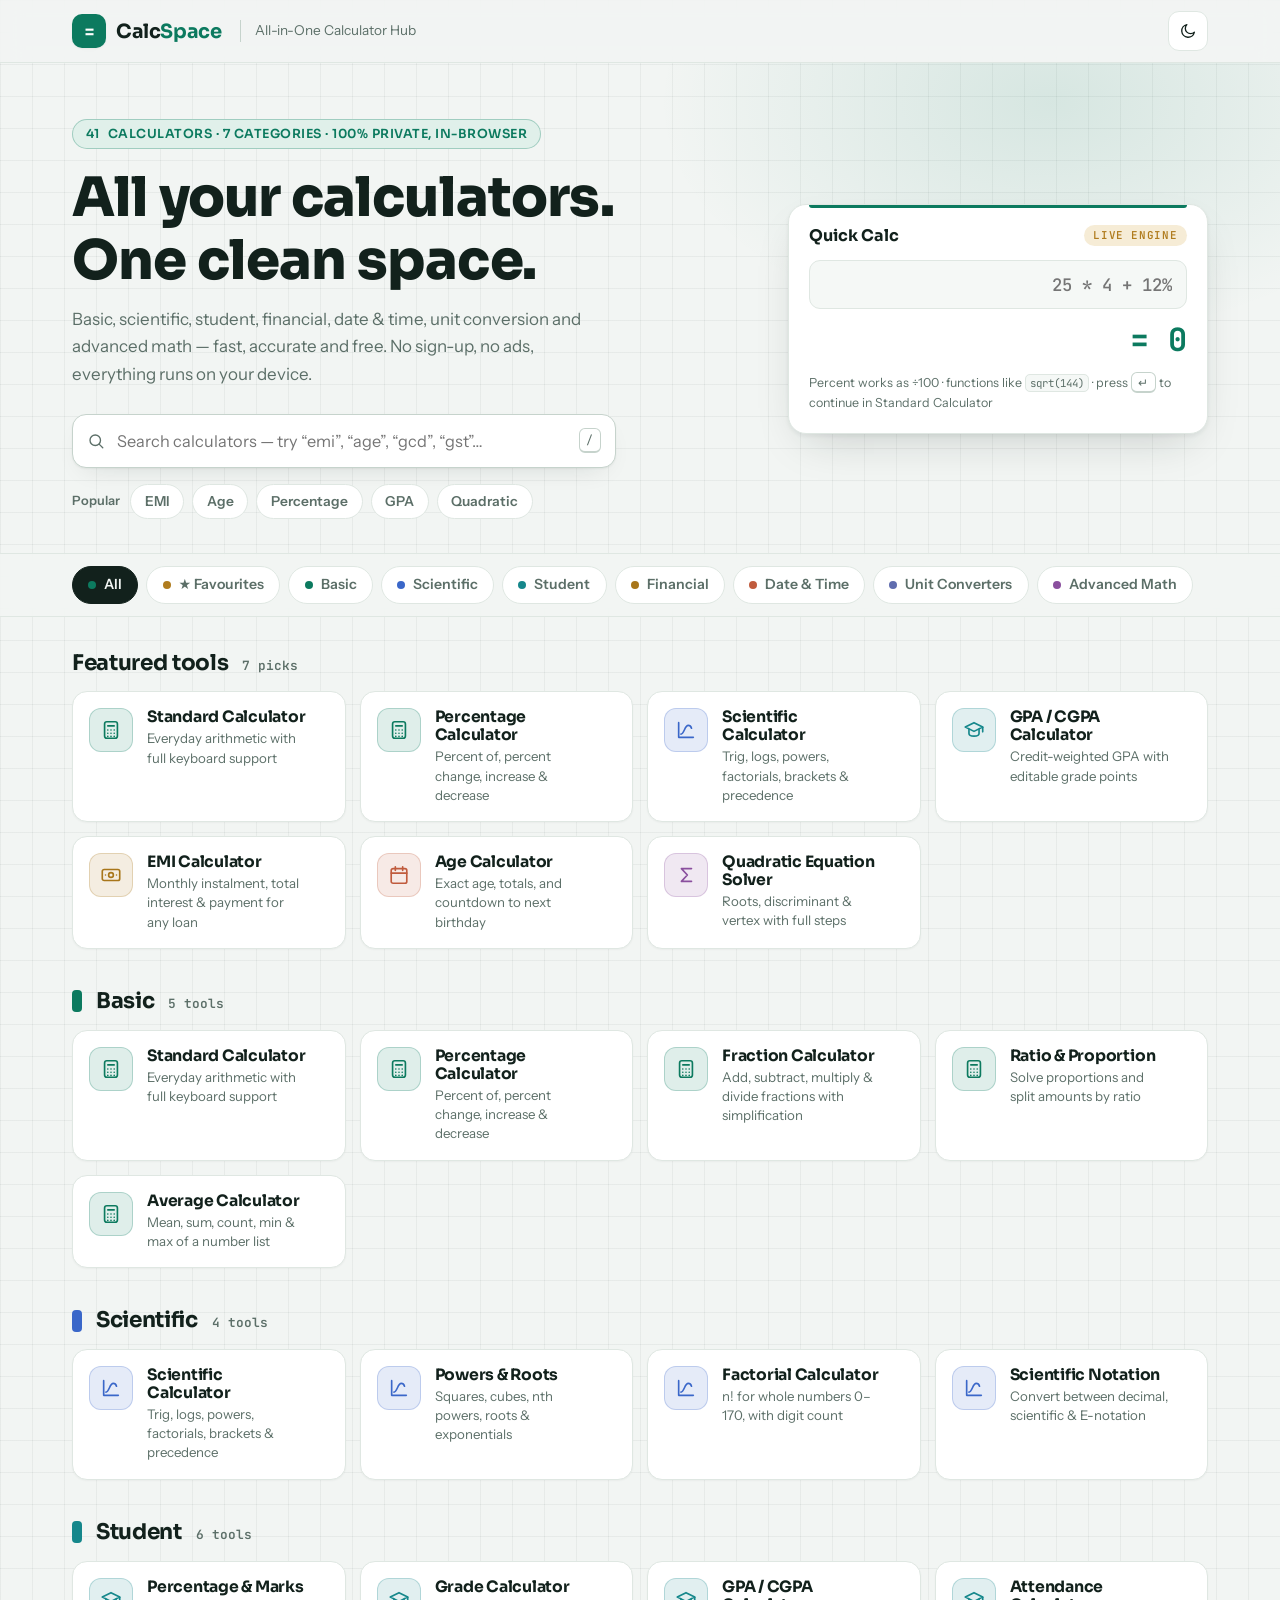
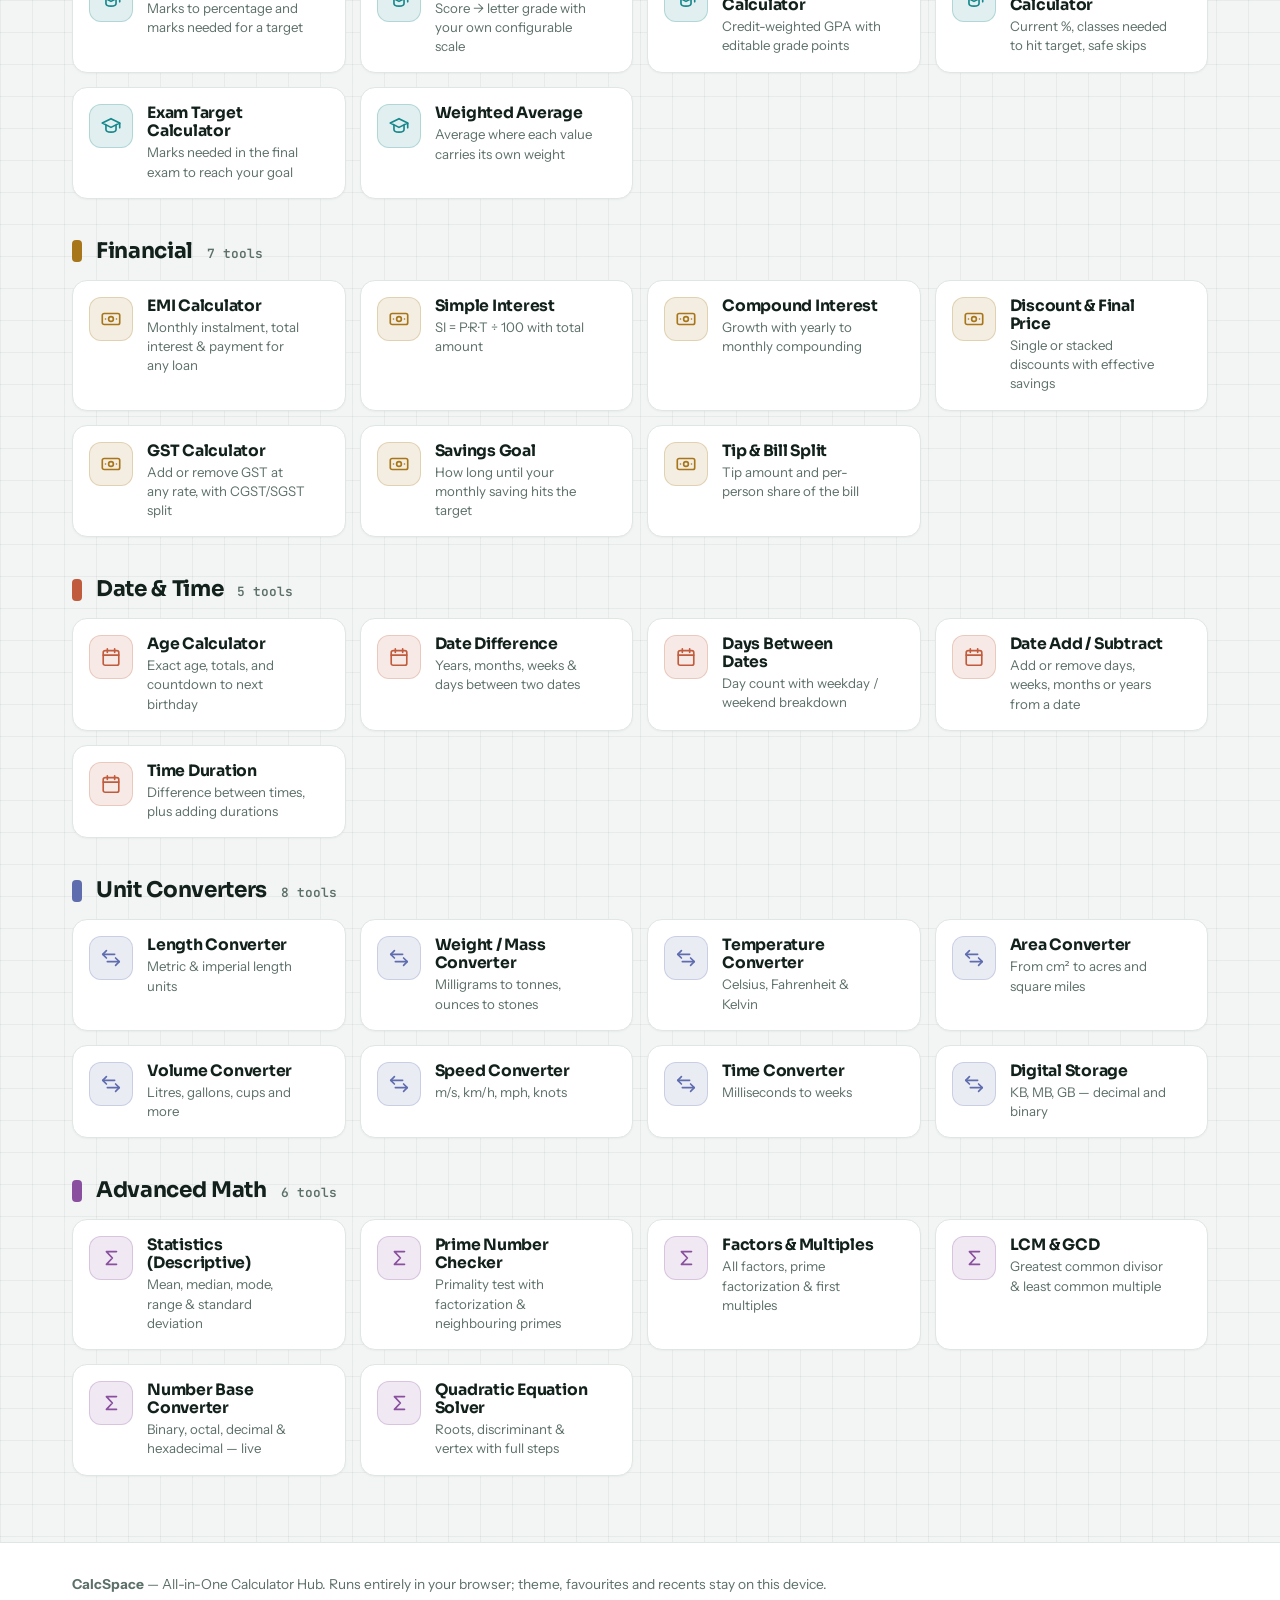
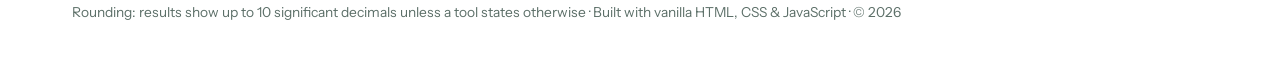
==== index.html @ fe6072b9 "Add files via upload" ====
<!DOCTYPE html>
<html lang="en" data-theme="light">
<head>
<meta charset="UTF-8">
<meta name="viewport" content="width=device-width, initial-scale=1.0">
<title>CalcSpace — All-in-One Calculator Hub</title>
<meta name="description" content="CalcSpace: 40 free calculators and converters in one clean workspace. Basic, scientific, student, financial, date & time, unit conversion and advanced math — 100% in your browser.">
<link rel="icon" href="data:image/svg+xml,%3Csvg xmlns='http://www.w3.org/2000/svg' viewBox='0 0 64 64'%3E%3Crect width='64' height='64' rx='14' fill='%230c7a5f'/%3E%3Ctext x='32' y='43' font-family='monospace' font-size='34' fill='white' text-anchor='middle'%3E=%3C/text%3E%3C/svg%3E">
<link rel="preconnect" href="https://fonts.googleapis.com">
<link rel="preconnect" href="https://fonts.gstatic.com" crossorigin>
<link href="https://fonts.googleapis.com/css2?family=Sora:wght@600;700;800&family=Instrument+Sans:wght@400;500;600;700&family=JetBrains+Mono:wght@400;500;600;700&display=swap" rel="stylesheet">
<link rel="stylesheet" href="styles.css">
  <link rel="icon" type="image/png" href="/favicon.png" />

</head>
<body>
<a class="skip" href="#main">Skip to content</a>

<!-- ======= SVG icon sprite ======= -->
<svg width="0" height="0" style="position:absolute" aria-hidden="true">
  <defs>
    <symbol id="i-basic" viewBox="0 0 24 24"><rect x="5" y="3" width="14" height="18" rx="2.5"/><path d="M8.5 7.5h7"/><path d="M8.5 12h.01M12 12h.01M15.5 12h.01M8.5 15.5h.01M12 15.5h.01M15.5 15.5h.01M8.5 19h.01M12 19h.01M15.5 19h.01"/></symbol>
    <symbol id="i-sci" viewBox="0 0 24 24"><path d="M4 4v16h16"/><path d="M6.5 16.5c3.5 0 4-9.5 8-9.5 2 0 3 1.5 3.5 3"/></symbol>
    <symbol id="i-student" viewBox="0 0 24 24"><path d="M12 4 2.5 8.8l9.5 4.7 9.5-4.7L12 4z"/><path d="M6.5 11.2v4.6c0 1.6 2.5 2.9 5.5 2.9s5.5-1.3 5.5-2.9v-4.6"/><path d="M21.5 9v5"/></symbol>
    <symbol id="i-fin" viewBox="0 0 24 24"><rect x="2.5" y="6" width="19" height="12" rx="2"/><circle cx="12" cy="12" r="2.6"/><path d="M6 12h.01M18 12h.01"/></symbol>
    <symbol id="i-date" viewBox="0 0 24 24"><rect x="3.5" y="5" width="17" height="16" rx="2"/><path d="M3.5 10h17M8 3v4M16 3v4"/></symbol>
    <symbol id="i-conv" viewBox="0 0 24 24"><path d="M7 4 3 8l4 4"/><path d="M3 8h13"/><path d="m17 12 4 4-4 4"/><path d="M21 16H8"/></symbol>
    <symbol id="i-math" viewBox="0 0 24 24"><path d="M18 5H7l6.5 7L7 19h11"/></symbol>
    <symbol id="i-star" viewBox="0 0 24 24"><path d="m12 3 2.7 5.6 6.1.8-4.5 4.3 1.2 6.1L12 16.9l-5.5 2.9 1.2-6.1L3.2 9.4l6.1-.8L12 3z"/></symbol>
    <symbol id="i-search" viewBox="0 0 24 24"><circle cx="11" cy="11" r="7"/><path d="m16.5 16.5 4.5 4.5"/></symbol>
    <symbol id="i-sun" viewBox="0 0 24 24"><circle cx="12" cy="12" r="4"/><path d="M12 2v2M12 20v2M4.9 4.9l1.4 1.4M17.7 17.7l1.4 1.4M2 12h2M20 12h2M4.9 19.1l1.4-1.4M17.7 6.3l1.4-1.4"/></symbol>
    <symbol id="i-moon" viewBox="0 0 24 24"><path d="M20.5 13.5A8.5 8.5 0 1 1 10.5 3.5a6.8 6.8 0 0 0 10 10z"/></symbol>
    <symbol id="i-back" viewBox="0 0 24 24"><path d="M11 5l-7 7 7 7"/><path d="M4 12h16"/></symbol>
    <symbol id="i-copy" viewBox="0 0 24 24"><rect x="9" y="9" width="11" height="11" rx="2"/><path d="M15 5H7a2 2 0 0 0-2 2v8"/></symbol>
    <symbol id="i-reset" viewBox="0 0 24 24"><path d="M21 12a9 9 0 1 1-2.6-6.4"/><path d="M21 3v6h-6"/></symbol>
  </defs>
</svg>

<header class="topbar">
  <div class="shell topbar-in">
    <a class="brand" href="#/" aria-label="CalcSpace home">
      <span class="brand-mark" aria-hidden="true">=</span>
      <span class="brand-name">Calc<em>Space</em></span>
    </a>
    <p class="tagline">All-in-One Calculator Hub</p>
    <div class="top-actions">
      <button id="themeBtn" class="iconbtn" type="button" aria-label="Toggle dark / light theme" title="Toggle theme">
        <svg class="ic sun"><use href="#i-sun"/></svg>
        <svg class="ic moon"><use href="#i-moon"/></svg>
      </button>
    </div>
  </div>
</header>

<main id="main">

  <!-- ================= HOME ================= -->
  <section id="view-home">
    <div class="hero">
      <div class="shell hero-grid">
        <div class="hero-copy">
          <p class="eyebrow"><span id="toolCount">40</span> calculators · 7 categories · 100% private, in-browser</p>
          <h1>All your calculators.<br>One clean space.</h1>
          <p class="lede">Basic, scientific, student, financial, date &amp; time, unit conversion and advanced math — fast, accurate and free. No sign-up, no ads, everything runs on your device.</p>
          <div class="searchbox">
            <svg class="ic" aria-hidden="true"><use href="#i-search"/></svg>
            <input id="searchInp" type="search" placeholder="Search calculators — try “emi”, “age”, “gcd”, “gst”…" autocomplete="off" aria-label="Search calculators">
            <kbd class="kbd" aria-hidden="true">/</kbd>
          </div>
          <div class="popular">
            <span class="popular-lb">Popular</span>
            <button class="pill" type="button" data-open="emi">EMI</button>
            <button class="pill" type="button" data-open="age">Age</button>
            <button class="pill" type="button" data-open="percent">Percentage</button>
            <button class="pill" type="button" data-open="gpa">GPA</button>
            <button class="pill" type="button" data-open="quadratic">Quadratic</button>
          </div>
        </div>

        <div class="hero-panel">
          <div class="qcalc">
            <div class="qcalc-top"><span class="qcalc-tt">Quick Calc</span><span class="qcalc-badge">live engine</span></div>
            <input id="quickInp" class="qcalc-in" type="text" inputmode="decimal" placeholder="25 * 4 + 12%" autocomplete="off" spellcheck="false" aria-label="Quick calculation">
            <div class="qcalc-out" id="quickOut" aria-live="polite">= 0</div>
            <p class="qcalc-hint">Percent works as ÷100 · functions like <code>sqrt(144)</code> · press <kbd class="kbd">↵</kbd> to continue in Standard Calculator</p>
          </div>
        </div>
      </div>
    </div>

    <nav class="catbar" aria-label="Calculator categories">
      <div class="shell"><div id="catbar" class="catbar-in"></div></div>
    </nav>

    <div class="shell"><div id="home-dyn"></div></div>
  </section>

  <!-- ================= CALCULATOR VIEW ================= -->
  <section id="view-calc" hidden>
    <div class="shell calc-shell">
      <div class="calc-top">
        <button id="backBtn" class="btn ghost sm" type="button"><svg class="ic"><use href="#i-back"/></svg> All calculators</button>
        <button id="calcStar" class="star big" type="button" aria-pressed="false" aria-label="Add to favourites"><svg class="ic"><use href="#i-star"/></svg></button>
      </div>
      <div class="calc-head">
        <span id="calcCat" class="cattag"></span>
        <h1 id="calcTitle" tabindex="-1"></h1>
        <p id="calcDesc" class="calc-desc"></p>
      </div>
      <div id="calcMount" class="calc-body"></div>
      <div class="related">
        <h2 id="relatedTitle">More tools</h2>
        <div id="relatedChips" class="chips"></div>
      </div>
    </div>
  </section>

</main>

<footer class="footer">
  <div class="shell footer-in">
    <p><strong>CalcSpace</strong> — All-in-One Calculator Hub. Runs entirely in your browser; theme, favourites and recents stay on this device.</p>
    <p class="dim">Rounding: results show up to 10 significant decimals unless a tool states otherwise · Built with vanilla HTML, CSS &amp; JavaScript · © 2026</p>
  </div>
</footer>

<div id="toast" class="toast" role="status" aria-live="polite"></div>
<noscript><div style="padding:2rem;text-align:center">CalcSpace needs JavaScript to run its calculators.</div></noscript>
<script src="script.js"></script>
</body>
</html>
---- styles.css ----
/* ============================================================
   CalcSpace — All-in-One Calculator Hub
   Design system: Sora (display) · Instrument Sans (body) · JetBrains Mono (digits)
   ============================================================ */

/* ---------- Tokens ---------- */
:root{
  --bg:#f2f5f3;
  --surface:#ffffff;
  --surface-2:#f5f8f6;
  --ink:#12211c;
  --muted:#5c6f68;
  --line:#dfe7e2;
  --line-strong:#c6d3cc;
  --brand:#0c7a5f;
  --brand-strong:#0a684f;
  --brand-ink:#ffffff;
  --brand-soft:#e0f0ea;
  --amber:#b07c1e;
  --amber-soft:#f6ecd6;
  --danger:#b8432f;
  --grid-line:rgba(18,33,28,.05);
  --shadow:0 1px 2px rgba(18,33,28,.05), 0 10px 28px -14px rgba(18,33,28,.16);
  --shadow-lg:0 2px 4px rgba(18,33,28,.06), 0 18px 44px -18px rgba(18,33,28,.22);
  --chev:url("data:image/svg+xml,%3Csvg xmlns='http://www.w3.org/2000/svg' width='12' height='8'%3E%3Cpath d='M1 1l5 5 5-5' fill='none' stroke='%235c6f68' stroke-width='2' stroke-linecap='round'/%3E%3C/svg%3E");
  /* category hues */
  --c-basic:#0c7a5f; --c-sci:#3a67c9; --c-student:#15878b; --c-fin:#a8761a;
  --c-date:#c05b3d; --c-conv:#5f6cae; --c-math:#8a4f9e;
}
[data-theme="dark"]{
  --bg:#0b1512;
  --surface:#101d18;
  --surface-2:#152620;
  --ink:#e7f1ec;
  --muted:#8ea39b;
  --line:#233830;
  --line-strong:#325045;
  --brand:#3ecf9a;
  --brand-strong:#5adfae;
  --brand-ink:#05241a;
  --brand-soft:#123327;
  --amber:#e0b25c;
  --amber-soft:#2b2412;
  --danger:#e4705c;
  --grid-line:rgba(231,241,236,.045);
  --shadow:0 1px 2px rgba(0,0,0,.35), 0 12px 32px -14px rgba(0,0,0,.55);
  --shadow-lg:0 2px 6px rgba(0,0,0,.4), 0 22px 50px -18px rgba(0,0,0,.65);
  --chev:url("data:image/svg+xml,%3Csvg xmlns='http://www.w3.org/2000/svg' width='12' height='8'%3E%3Cpath d='M1 1l5 5 5-5' fill='none' stroke='%238ea39b' stroke-width='2' stroke-linecap='round'/%3E%3C/svg%3E");
  --c-basic:#3ecf9a; --c-sci:#7ea4f2; --c-student:#4cc3c7; --c-fin:#e0b25c;
  --c-date:#eb8b6b; --c-conv:#98a4e6; --c-math:#c58ede;
}

/* ---------- Reset / base ---------- */
*,*::before,*::after{box-sizing:border-box}
html{scroll-behavior:smooth}
[hidden]{display:none!important}
body{
  margin:0; background:var(--bg); color:var(--ink);
  font:400 16px/1.6 "Instrument Sans", system-ui, sans-serif;
  -webkit-font-smoothing:antialiased;
  background-image:
    linear-gradient(var(--grid-line) 1px, transparent 1px),
    linear-gradient(90deg, var(--grid-line) 1px, transparent 1px);
  background-size:32px 32px;
}
h1,h2,h3{font-family:"Sora",sans-serif; line-height:1.15; margin:0; letter-spacing:-.015em}
p{margin:0}
button{font:inherit; color:inherit; cursor:pointer}
input,select{font:inherit; color:inherit}
code{font-family:"JetBrains Mono",monospace; font-size:.86em; background:var(--surface-2); border:1px solid var(--line); border-radius:5px; padding:.08em .35em}
:focus-visible{outline:2px solid var(--brand); outline-offset:2px; border-radius:4px}
.shell{max-width:1180px; margin:0 auto; padding:0 22px}
.skip{position:absolute; left:-999px; top:8px; z-index:99; background:var(--brand); color:var(--brand-ink); padding:.5rem 1rem; border-radius:8px}
.skip:focus{left:8px}
.ic{width:18px; height:18px; fill:none; stroke:currentColor; stroke-width:1.8; stroke-linecap:round; stroke-linejoin:round; flex:none}
.dim{color:var(--muted)}
.kbd{font-family:"JetBrains Mono",monospace; font-size:.72rem; border:1px solid var(--line-strong); border-bottom-width:2px; border-radius:6px; padding:.1rem .42rem; color:var(--muted); background:var(--surface)}

/* ---------- Topbar ---------- */
.topbar{position:sticky; top:0; z-index:40; background:color-mix(in srgb, var(--bg) 82%, transparent); backdrop-filter:blur(10px); border-bottom:1px solid var(--line)}
.topbar-in{display:flex; align-items:center; gap:16px; height:62px}
.brand{display:flex; align-items:center; gap:10px; text-decoration:none; color:var(--ink)}
.brand-mark{display:grid; place-items:center; width:34px; height:34px; border-radius:10px; background:var(--brand); color:var(--brand-ink); font:700 1.15rem "JetBrains Mono",monospace; box-shadow:var(--shadow)}
.brand-name{font:700 1.22rem "Sora",sans-serif; letter-spacing:-.02em}
.brand-name em{font-style:normal; color:var(--brand)}
.tagline{margin-left:2px; color:var(--muted); font-size:.85rem; border-left:1px solid var(--line-strong); padding-left:14px}
.top-actions{margin-left:auto}
.iconbtn{display:grid; place-items:center; width:40px; height:40px; border-radius:11px; border:1px solid var(--line); background:var(--surface); transition:transform .15s, border-color .15s}
.iconbtn:hover{transform:translateY(-1px); border-color:var(--brand)}
[data-theme="light"] .iconbtn .sun{display:none}
[data-theme="dark"] .iconbtn .moon{display:none}

/* ---------- Hero ---------- */
.hero{padding:56px 0 34px; position:relative; overflow:hidden}
.hero::before{content:""; position:absolute; inset:0; pointer-events:none;
  background:radial-gradient(560px 340px at 82% 8%, color-mix(in srgb, var(--brand) 12%, transparent), transparent 70%)}
.hero-grid{display:grid; grid-template-columns:1.12fr .88fr; gap:44px; align-items:center; position:relative}
.eyebrow{display:inline-flex; align-items:center; gap:8px; font:600 .78rem "Sora",sans-serif; letter-spacing:.04em; text-transform:uppercase; color:var(--brand); background:var(--brand-soft); border:1px solid color-mix(in srgb, var(--brand) 30%, transparent); padding:.38rem .8rem; border-radius:99px}
.hero h1{font-size:clamp(2.1rem, 4.6vw, 3.4rem); font-weight:800; margin:18px 0 14px}
.lede{color:var(--muted); font-size:1.06rem; max-width:34rem}
.searchbox{display:flex; align-items:center; gap:10px; margin:26px 0 16px; background:var(--surface); border:1.5px solid var(--line-strong); border-radius:14px; padding:0 14px; height:54px; box-shadow:var(--shadow); transition:border-color .15s, box-shadow .15s; max-width:34rem}
.searchbox:focus-within{border-color:var(--brand); box-shadow:0 0 0 4px color-mix(in srgb, var(--brand) 16%, transparent)}
.searchbox .ic{color:var(--muted)}
.searchbox input{flex:1; border:0; background:transparent; font-size:1.02rem; height:100%; min-width:0}
.searchbox input:focus{outline:none}
.popular{display:flex; flex-wrap:wrap; align-items:center; gap:8px}
.popular-lb{font-size:.8rem; color:var(--muted); font-weight:600; margin-right:2px}
.pill{border:1px solid var(--line); background:var(--surface); border-radius:99px; padding:.34rem .85rem; font-size:.86rem; font-weight:600; color:var(--muted); transition:.15s}
.pill:hover{border-color:var(--brand); color:var(--brand); transform:translateY(-1px)}

/* Quick calc panel */
.hero-panel{display:flex; justify-content:flex-end}
.qcalc{width:100%; max-width:420px; background:var(--surface); border:1px solid var(--line); border-radius:18px; box-shadow:var(--shadow-lg); padding:20px; position:relative}
.qcalc::before{content:""; position:absolute; top:0; left:20px; right:20px; height:3px; border-radius:0 0 6px 6px; background:var(--brand)}
.qcalc-top{display:flex; align-items:center; justify-content:space-between; margin-bottom:14px}
.qcalc-tt{font:700 1rem "Sora",sans-serif}
.qcalc-badge{font:600 .68rem "JetBrains Mono",monospace; letter-spacing:.06em; text-transform:uppercase; color:var(--amber); background:var(--amber-soft); border-radius:99px; padding:.22rem .6rem}
.qcalc-in{width:100%; border:1px solid var(--line); background:var(--surface-2); border-radius:11px; padding:12px 14px; font:500 1.08rem "JetBrains Mono",monospace; text-align:right}
.qcalc-in:focus{outline:2px solid var(--brand); outline-offset:1px}
.qcalc-out{margin-top:12px; font:700 2rem/1.2 "JetBrains Mono",monospace; text-align:right; color:var(--brand); min-height:2.5rem; overflow-wrap:anywhere}
.qcalc-out.bad{color:var(--danger); font-size:1rem; font-weight:600; padding-top:.6rem}
.qcalc-hint{margin-top:12px; font-size:.78rem; color:var(--muted)}

/* ---------- Category bar ---------- */
.catbar{position:sticky; top:62px; z-index:30; background:color-mix(in srgb, var(--bg) 88%, transparent); backdrop-filter:blur(8px); border-block:1px solid var(--line)}
.catbar-in{display:flex; gap:8px; padding:12px 0; overflow-x:auto; scrollbar-width:none}
.catbar-in::-webkit-scrollbar{display:none}
.catchip{display:inline-flex; align-items:center; gap:8px; white-space:nowrap; border:1px solid var(--line); background:var(--surface); border-radius:99px; padding:.42rem .95rem; font-size:.88rem; font-weight:600; color:var(--muted); transition:.15s}
.catchip .dot{width:8px; height:8px; border-radius:50%; background:var(--cc, var(--brand))}
.catchip:hover{border-color:var(--cc, var(--brand)); color:var(--ink)}
.catchip.on{background:var(--ink); color:var(--bg); border-color:var(--ink)}
.catchip.on .dot{background:var(--cc, var(--brand))}

/* ---------- Home dynamic sections ---------- */
.home-section{padding:34px 0 6px}
.hs-head{display:flex; align-items:baseline; gap:14px; margin-bottom:16px}
.hs-head h2{font-size:1.35rem; font-weight:700}
.hs-count{font:600 .8rem "JetBrains Mono",monospace; color:var(--muted)}
.hs-catmark{width:10px; height:22px; border-radius:4px; background:var(--cc, var(--brand)); flex:none; align-self:center}
.grid{display:grid; grid-template-columns:repeat(auto-fill, minmax(255px, 1fr)); gap:14px}

/* Cards */
.card{position:relative; display:flex; gap:14px; align-items:flex-start; background:var(--surface); border:1px solid var(--line); border-radius:15px; padding:16px; cursor:pointer; box-shadow:0 1px 2px rgba(18,33,28,.04); transition:transform .16s, box-shadow .16s, border-color .16s}
.card:hover{transform:translateY(-3px); box-shadow:var(--shadow); border-color:color-mix(in srgb, var(--cc, var(--brand)) 45%, var(--line))}
.card:active{transform:translateY(-1px) scale(.995)}
.card:focus-visible{outline:2px solid var(--brand); outline-offset:3px}
.card-ic{display:grid; place-items:center; width:44px; height:44px; border-radius:12px; flex:none; color:var(--cc, var(--brand)); background:color-mix(in srgb, var(--cc, var(--brand)) 13%, var(--surface)); border:1px solid color-mix(in srgb, var(--cc, var(--brand)) 24%, transparent)}
.card-ic .ic{width:22px; height:22px}
.card-bd{min-width:0; padding-right:22px}
.card-bd h3{font-size:.98rem; font-weight:700; margin-bottom:3px}
.card-bd p{font-size:.83rem; color:var(--muted); line-height:1.45}
.star{position:absolute; top:10px; right:10px; width:32px; height:32px; display:grid; place-items:center; border:0; background:transparent; border-radius:9px; color:var(--line-strong); opacity:0; transition:.15s}
.card:hover .star, .star:focus-visible, .star.active{opacity:1}
.star:hover{color:var(--amber); background:var(--amber-soft)}
.star.active{color:var(--amber)}
.star.active .ic{fill:var(--amber)}
.star.big{position:static; width:42px; height:42px; border:1px solid var(--line); background:var(--surface); border-radius:12px; opacity:1}
@media (hover:none){.star{opacity:1}}

/* Recently used chips */
.recent-row{display:flex; flex-wrap:wrap; gap:8px}
.recent-chip{display:inline-flex; align-items:center; gap:8px; border:1px solid var(--line); background:var(--surface); border-radius:11px; padding:.5rem .9rem; font-size:.88rem; font-weight:600; transition:.15s}
.recent-chip:hover{border-color:var(--cc, var(--brand)); transform:translateY(-1px)}
.recent-chip .dot{width:8px; height:8px; border-radius:50%; background:var(--cc, var(--brand))}

/* Empty state */
.empty{border:1.5px dashed var(--line-strong); border-radius:16px; padding:52px 24px; text-align:center; background:var(--surface)}
.empty .glyph{font:700 2.4rem "JetBrains Mono",monospace; color:var(--line-strong)}
.empty h3{margin:10px 0 6px}
.empty p{color:var(--muted); margin-bottom:18px}
.empty .chips{justify-content:center}
.chips{display:flex; flex-wrap:wrap; gap:8px}

/* ---------- Calculator view ---------- */
.calc-shell{max-width:820px; padding-top:26px; padding-bottom:60px}
.calc-top{display:flex; justify-content:space-between; align-items:center; margin-bottom:18px}
.cattag{display:inline-flex; align-items:center; gap:8px; font:600 .74rem "Sora",sans-serif; letter-spacing:.05em; text-transform:uppercase; color:var(--cc, var(--brand)); background:color-mix(in srgb, var(--cc, var(--brand)) 12%, var(--surface)); border:1px solid color-mix(in srgb, var(--cc, var(--brand)) 28%, transparent); padding:.32rem .75rem; border-radius:99px; margin-bottom:12px}
.calc-head h1{font-size:clamp(1.6rem, 3.4vw, 2.3rem); font-weight:800}
.calc-desc{color:var(--muted); margin-top:8px; max-width:44rem}
.calc-body{margin-top:26px; background:var(--surface); border:1px solid var(--line); border-radius:18px; box-shadow:var(--shadow); padding:clamp(18px, 3.4vw, 30px)}
.related{margin-top:34px}
.related h2{font-size:1.02rem; margin-bottom:12px; color:var(--muted)}

/* ---------- Buttons ---------- */
.btn{display:inline-flex; align-items:center; justify-content:center; gap:8px; border-radius:11px; border:1px solid transparent; font-weight:600; padding:.66rem 1.25rem; font-size:.94rem; transition:transform .14s, box-shadow .14s, background .14s, border-color .14s}
.btn:active{transform:translateY(1px) scale(.99)}
.btn.primary{background:var(--brand); color:var(--brand-ink); box-shadow:0 6px 16px -8px color-mix(in srgb, var(--brand) 70%, transparent)}
.btn.primary:hover{background:var(--brand-strong); transform:translateY(-1px)}
.btn.ghost{background:var(--surface); border-color:var(--line-strong); color:var(--ink)}
.btn.ghost:hover{border-color:var(--brand); color:var(--brand); transform:translateY(-1px)}
.btn.sm{padding:.44rem .85rem; font-size:.86rem; border-radius:9px}
.btn.tiny{padding:.26rem .6rem; font-size:.76rem; border-radius:8px}
.btn:disabled{opacity:.5; cursor:not-allowed; transform:none}

/* ---------- Fields / forms ---------- */
.fgrid{display:grid; grid-template-columns:1fr 1fr; gap:14px 16px}
.fgrid.g3{grid-template-columns:repeat(3,1fr)}
.field{display:flex; flex-direction:column; gap:6px; min-width:0}
.field>label{font:600 .82rem "Sora",sans-serif; color:var(--muted); letter-spacing:.01em}
.inwrap{position:relative; display:flex; align-items:center}
.inwrap input, .inwrap select{width:100%; height:44px; border:1.5px solid var(--line); background:var(--surface-2); border-radius:11px; padding:0 13px; font-size:.98rem; transition:border-color .14s, box-shadow .14s}
.inwrap input:focus, .inwrap select:focus{outline:none; border-color:var(--brand); box-shadow:0 0 0 3.5px color-mix(in srgb, var(--brand) 15%, transparent); background:var(--surface)}
.inwrap input[type="number"]{font-family:"JetBrains Mono",monospace; font-size:.94rem}
.inwrap select{appearance:none; background-image:var(--chev); background-repeat:no-repeat; background-position:right 13px center; padding-right:34px}
.insuffix{position:absolute; right:13px; color:var(--muted); font:600 .82rem "JetBrains Mono",monospace; pointer-events:none}
.inwrap:has(.insuffix) input{padding-right:48px}
.inwrap input[type="date"], .inwrap input[type="time"]{font-family:"JetBrains Mono",monospace; font-size:.9rem}
.checkline{display:flex; align-items:center; gap:9px; font-size:.9rem; color:var(--muted); margin-top:2px; user-select:none}
.checkline input{width:17px; height:17px; accent-color:var(--brand)}

/* Segmented control */
.seg{display:inline-flex; border:1px solid var(--line); background:var(--surface-2); border-radius:11px; padding:3px; gap:3px}
.seg-b{border:0; background:transparent; border-radius:8px; padding:.4rem .9rem; font-size:.85rem; font-weight:600; color:var(--muted)}
.seg-b.on{background:var(--surface); color:var(--brand); box-shadow:var(--shadow)}

/* Actions + notes */
.actions{display:flex; gap:10px; margin-top:20px; flex-wrap:wrap}
.note{margin-top:18px; font-size:.84rem; color:var(--muted); border-left:3px solid var(--brand-soft); border-radius:2px; padding:8px 12px; background:color-mix(in srgb, var(--brand-soft) 45%, transparent); line-height:1.6}

/* ---------- Result box ---------- */
.outbox{margin-top:20px; border:1px solid var(--line); border-left:4px solid var(--brand); border-radius:13px; background:color-mix(in srgb, var(--brand-soft) 38%, var(--surface)); overflow:hidden}
.outbox:not(.on){display:none}
.outbox.err{border-left-color:var(--danger); background:color-mix(in srgb, var(--danger) 7%, var(--surface))}
.ob-head{display:flex; align-items:center; justify-content:space-between; padding:10px 16px; border-bottom:1px dashed var(--line)}
.ob-title{font:700 .78rem "Sora",sans-serif; letter-spacing:.07em; text-transform:uppercase; color:var(--muted)}
.ob-body{padding:14px 16px 16px}
.ob-row{display:flex; align-items:baseline; gap:10px; padding:.34rem 0}
.ob-k{font-size:.9rem; color:var(--muted); font-weight:500}
.ob-dots{flex:1; border-bottom:2px dotted var(--line-strong); transform:translateY(-4px); min-width:16px}
.ob-v{font:600 1.02rem "JetBrains Mono",monospace; text-align:right; overflow-wrap:anywhere}
.ob-row.lead .ob-v{font-size:1.4rem; color:var(--brand)}
.ob-row.good .ob-v{color:var(--brand)}
.ob-row.bad .ob-v{color:var(--danger)}
.ob-step{font:500 .86rem "JetBrains Mono",monospace; color:var(--muted); padding:.22rem 0}
.ob-step::before{content:"› "; color:var(--brand)}
.ob-err{color:var(--danger); font-weight:600; font-size:.94rem}

/* Split bar (EMI) */
.splitbar{display:flex; height:10px; border-radius:99px; overflow:hidden; margin:16px 0 8px; border:1px solid var(--line)}
.sb-p{background:var(--brand)} .sb-i{background:var(--amber)}
.splitbar-legend{display:flex; gap:18px; font-size:.78rem; color:var(--muted)}
.splitbar-legend i{display:inline-block; width:9px; height:9px; border-radius:3px; margin-right:6px}

/* ---------- Keypads ---------- */
.calcwrap{max-width:460px; margin:0 auto}
.sc-display{background:var(--surface-2); border:1px solid var(--line); border-radius:14px; padding:14px 18px; text-align:right; margin-bottom:14px}
.sc-expr{min-height:1.4rem; font:500 .95rem "JetBrains Mono",monospace; color:var(--muted); overflow-wrap:anywhere}
.sc-main{font:700 2.1rem/1.25 "JetBrains Mono",monospace; overflow-wrap:anywhere; min-height:2.6rem}
.sc-main.err{color:var(--danger); font-size:1.15rem; padding-top:.5rem}
.sci-input{width:100%; background:transparent; border:0; text-align:right; font:600 1.45rem "JetBrains Mono",monospace; color:var(--ink); padding:2px 0}
.sci-input:focus{outline:none}
.sc-prev{min-height:1.3rem; font:500 .92rem "JetBrains Mono",monospace; color:var(--brand); overflow-wrap:anywhere}
.sc-toprow{display:flex; justify-content:space-between; align-items:center; margin-bottom:12px}
.keys{display:grid; gap:8px}
.k4{grid-template-columns:repeat(4,1fr)}
.k5{grid-template-columns:repeat(5,1fr)}
.key{height:52px; border-radius:12px; border:1px solid var(--line); background:var(--surface); font:600 1.06rem "JetBrains Mono",monospace; transition:transform .06s, background .14s, border-color .14s; user-select:none}
.key:hover{border-color:var(--line-strong); background:var(--surface-2)}
.key:active{transform:scale(.96)}
.key.fn{background:var(--surface-2); color:var(--muted); font-size:.92rem}
.key.op{background:var(--brand-soft); color:var(--brand); border-color:color-mix(in srgb, var(--brand) 25%, var(--line))}
.key.eq{grid-column:1/-1; height:56px; background:var(--brand); color:var(--brand-ink); border-color:var(--brand); font-size:1.2rem}
.key.eq:hover{background:var(--brand-strong)}
.sc-hist{margin-top:14px; display:flex; flex-direction:column; gap:4px}
.sc-hist:empty{display:none}
.sc-hist-t{font:600 .7rem "Sora",sans-serif; letter-spacing:.08em; text-transform:uppercase; color:var(--muted); margin-bottom:2px}
.hist-b{display:flex; justify-content:space-between; gap:10px; border:0; background:transparent; border-radius:8px; padding:.3rem .5rem; font:500 .84rem "JetBrains Mono",monospace; color:var(--muted); text-align:right}
.hist-b:hover{background:var(--surface-2); color:var(--brand)}

/* ---------- Row editors (GPA, grades, weighted…) ---------- */
.rowed{border:1px solid var(--line); border-radius:13px; padding:14px; background:var(--surface-2)}
.rowed-head, .rowed-row{display:grid; gap:10px; align-items:center}
.rowed-head{font:600 .74rem "Sora",sans-serif; text-transform:uppercase; letter-spacing:.05em; color:var(--muted); padding:0 6px 8px}
.rowed-row{padding:4px 0}
.rowed-row input{width:100%; height:40px; border:1.5px solid var(--line); border-radius:9px; background:var(--surface); padding:0 11px; font:500 .92rem "JetBrains Mono",monospace}
.rowed-row input:focus{outline:none; border-color:var(--brand)}
.rowdel{width:32px; height:32px; border-radius:8px; border:1px solid var(--line); background:var(--surface); color:var(--muted); font-size:1rem; line-height:1}
.rowdel:hover{color:var(--danger); border-color:var(--danger)}
.rowed .btn{margin-top:12px}

/* Converter */
.conv-result{display:flex; align-items:baseline; gap:12px; flex-wrap:wrap; margin-top:20px; padding:16px; border-radius:13px; background:var(--brand-soft); border:1px solid color-mix(in srgb, var(--brand) 22%, transparent)}
.conv-result b{font:700 clamp(1.3rem, 3vw, 1.8rem) "JetBrains Mono",monospace; color:var(--brand); overflow-wrap:anywhere}
.conv-table{margin-top:16px; border:1px solid var(--line); border-radius:13px; overflow:hidden}
.conv-row{display:flex; justify-content:space-between; gap:12px; padding:.5rem 14px; font-size:.9rem; border-bottom:1px solid var(--line)}
.conv-row:last-child{border-bottom:0}
.conv-row:nth-child(odd){background:var(--surface-2)}
.conv-row b{font:600 .9rem "JetBrains Mono",monospace; text-align:right; overflow-wrap:anywhere}
.swapbtn{align-self:end; margin-bottom:2px}

/* Fractions inline */
.frac-group{display:flex; align-items:end; gap:10px; flex-wrap:wrap}
.frac{display:flex; flex-direction:column; gap:6px; width:86px}
.frac input{text-align:center}
.frac-slash{padding-bottom:10px; font:700 1.3rem "JetBrains Mono",monospace; color:var(--muted)}

/* Stats chips */
.tagrow{display:flex; flex-wrap:wrap; gap:6px; max-width:100%}
.tagchip{font:500 .8rem "JetBrains Mono",monospace; background:var(--surface-2); border:1px solid var(--line); border-radius:7px; padding:.14rem .5rem}

/* Base converter outputs */
.base-grid{display:grid; grid-template-columns:1fr 1fr; gap:12px; margin-top:18px}
.base-out{border:1px solid var(--line); border-radius:12px; padding:12px 14px; background:var(--surface-2)}
.base-out .lbl{font:600 .72rem "Sora",sans-serif; letter-spacing:.06em; text-transform:uppercase; color:var(--muted)}
.base-out .val{font:600 1.05rem "JetBrains Mono",monospace; margin-top:4px; overflow-wrap:anywhere; min-height:1.5rem}

/* ---------- Toast / footer ---------- */
.toast{position:fixed; left:50%; bottom:26px; transform:translateX(-50%) translateY(16px); background:var(--ink); color:var(--bg); padding:.6rem 1.15rem; border-radius:11px; font-size:.88rem; font-weight:600; opacity:0; pointer-events:none; transition:.25s; z-index:90; box-shadow:var(--shadow-lg)}
.toast.show{opacity:1; transform:translateX(-50%) translateY(0)}
.footer{border-top:1px solid var(--line); margin-top:60px; padding:30px 0 40px; background:var(--surface)}
.footer-in p{font-size:.86rem; color:var(--muted)}
.footer-in p+p{margin-top:6px}

/* Category color hooks */
.cat-basic{--cc:var(--c-basic)} .cat-sci{--cc:var(--c-sci)} .cat-student{--cc:var(--c-student)}
.cat-fin{--cc:var(--c-fin)} .cat-date{--cc:var(--c-date)} .cat-conv{--cc:var(--c-conv)}
.cat-math{--cc:var(--c-math)} .cat-favs{--cc:var(--amber)}

/* ---------- Responsive ---------- */
@media (max-width:940px){
  .hero{padding-top:38px}
  .hero-grid{grid-template-columns:1fr; gap:30px}
  .hero-panel{justify-content:flex-start}
  .tagline{display:none}
}
@media (max-width:640px){
  .fgrid, .fgrid.g3, .base-grid{grid-template-columns:1fr}
  .key{height:48px; font-size:.98rem}
  .calc-body{padding:16px}
  .grid{grid-template-columns:1fr}
  .topbar-in{height:56px}
  .catbar{top:56px}
}
@media (prefers-reduced-motion:reduce){
  *,*::before,*::after{transition:none!important; animation:none!important}
  html{scroll-behavior:auto}
}
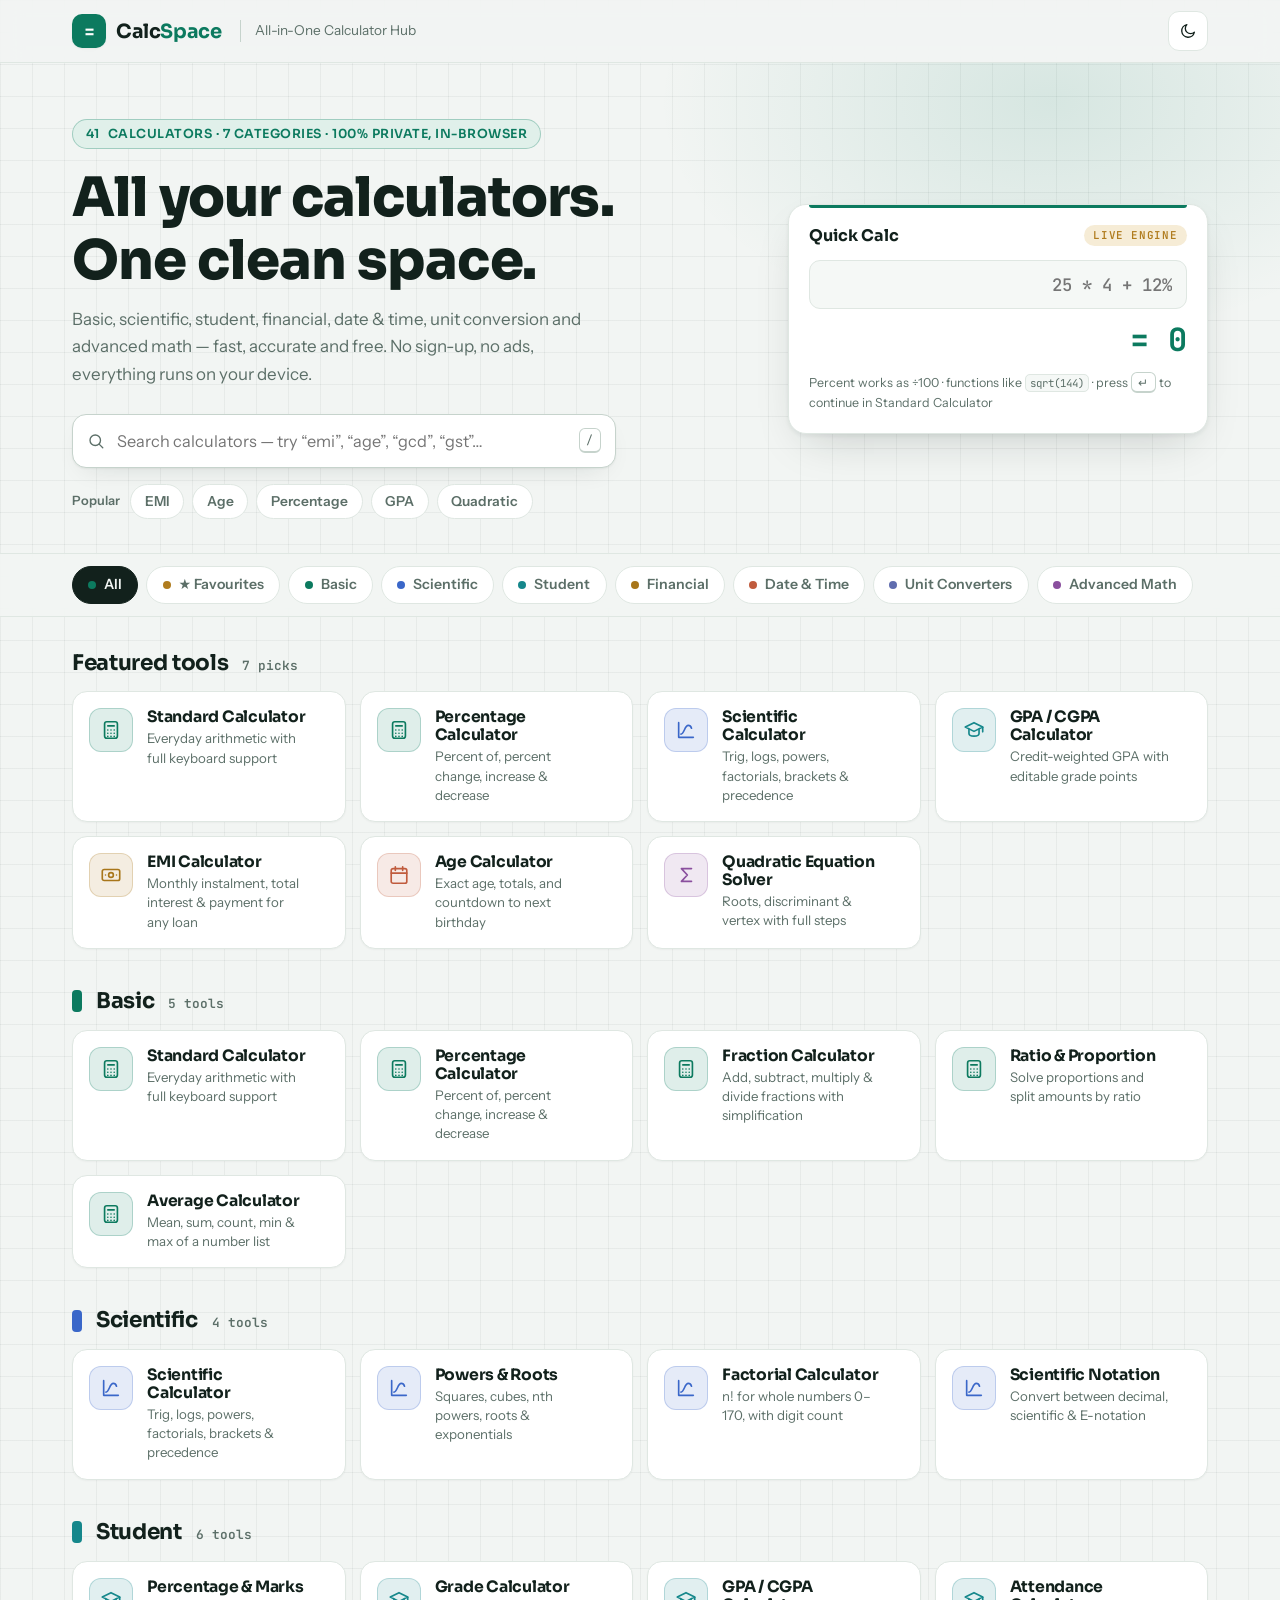
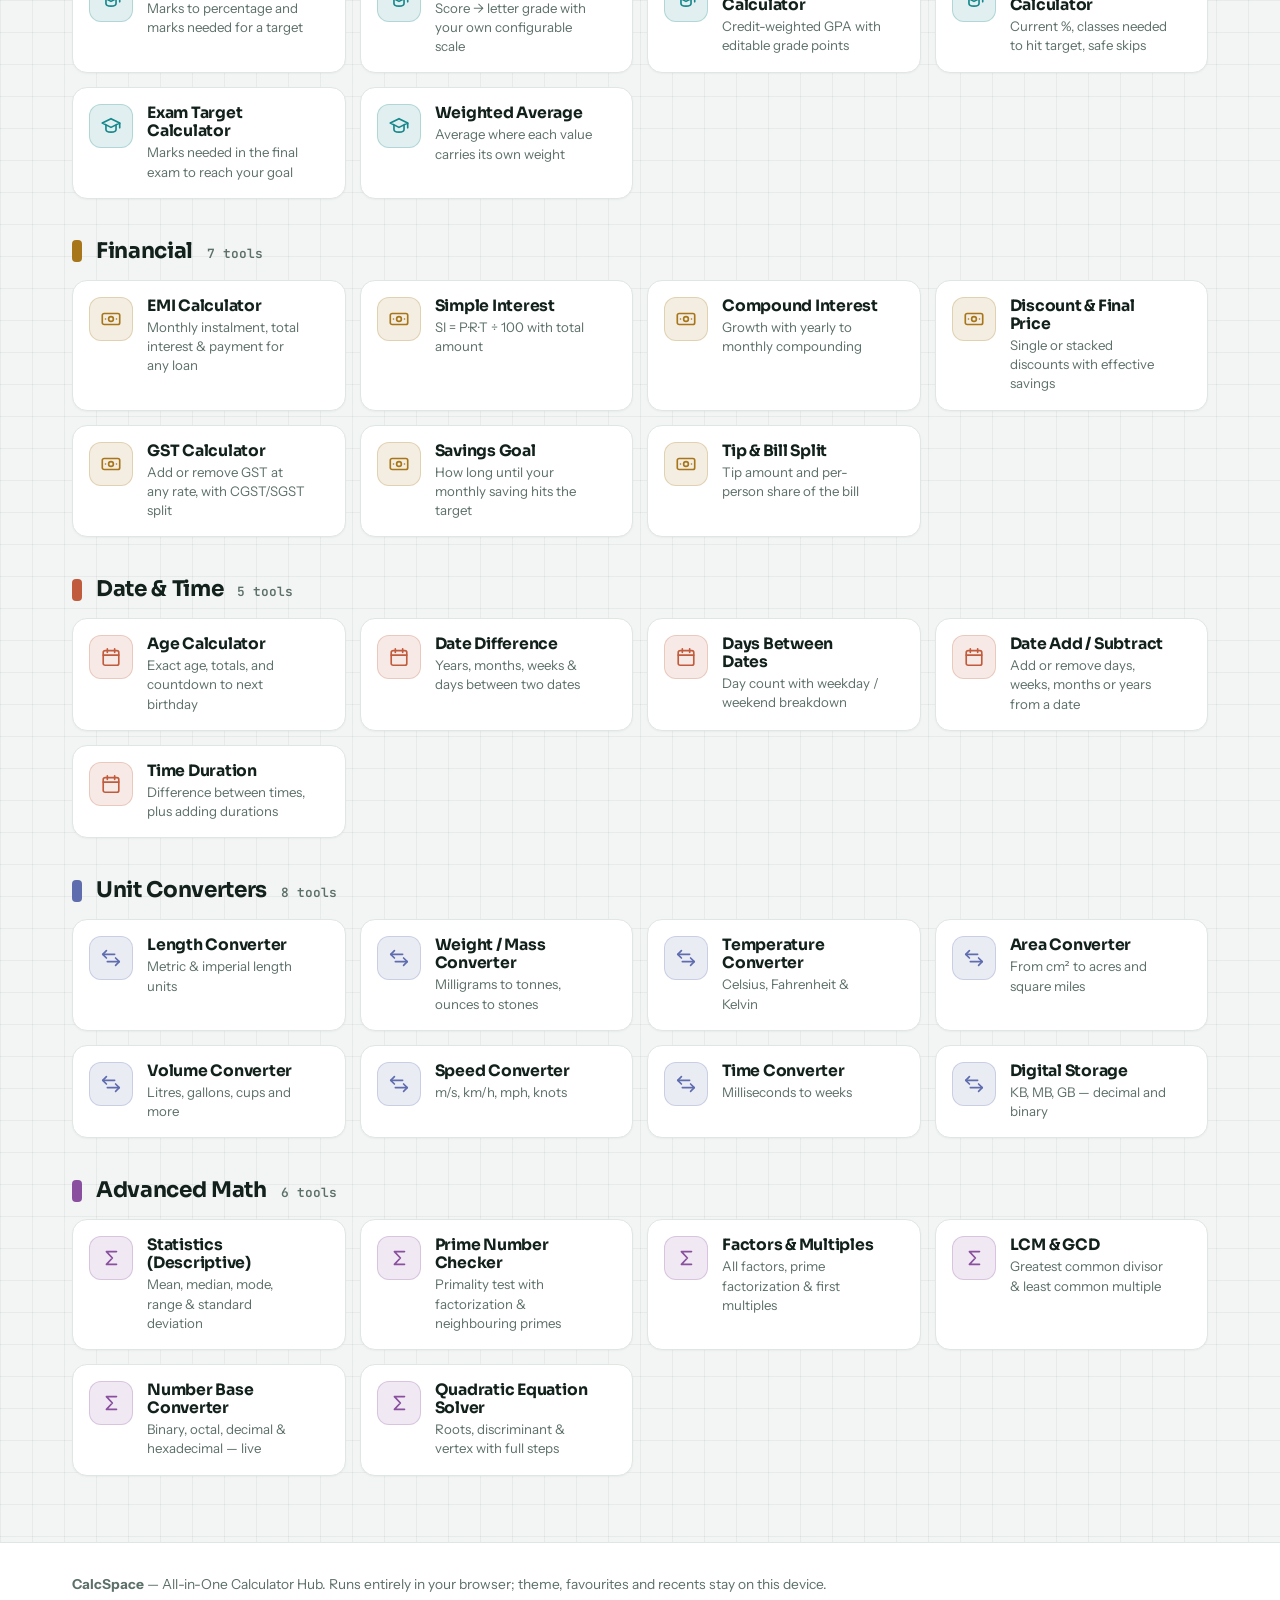
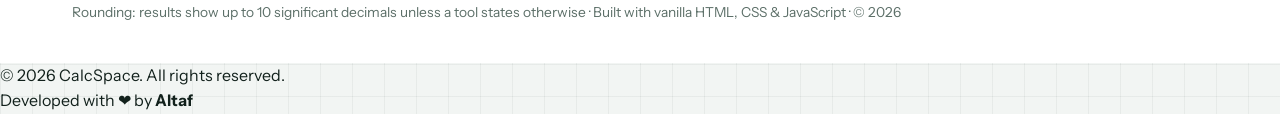
==== commit 59eba1da: "Add footer with developer credits to index.html" ====
--- a/index.html
+++ b/index.html
@@ -127,5 +127,11 @@
 <div id="toast" class="toast" role="status" aria-live="polite"></div>
 <noscript><div style="padding:2rem;text-align:center">CalcSpace needs JavaScript to run its calculators.</div></noscript>
 <script src="script.js"></script>
+  
+<footer class="developer-credit">
+  <p>© 2026 CalcSpace. All rights reserved.</p>
+  <p>Developed with ❤️ by <strong>Altaf</strong></p>
+</footer>
+
 </body>
-</html>+</html>
